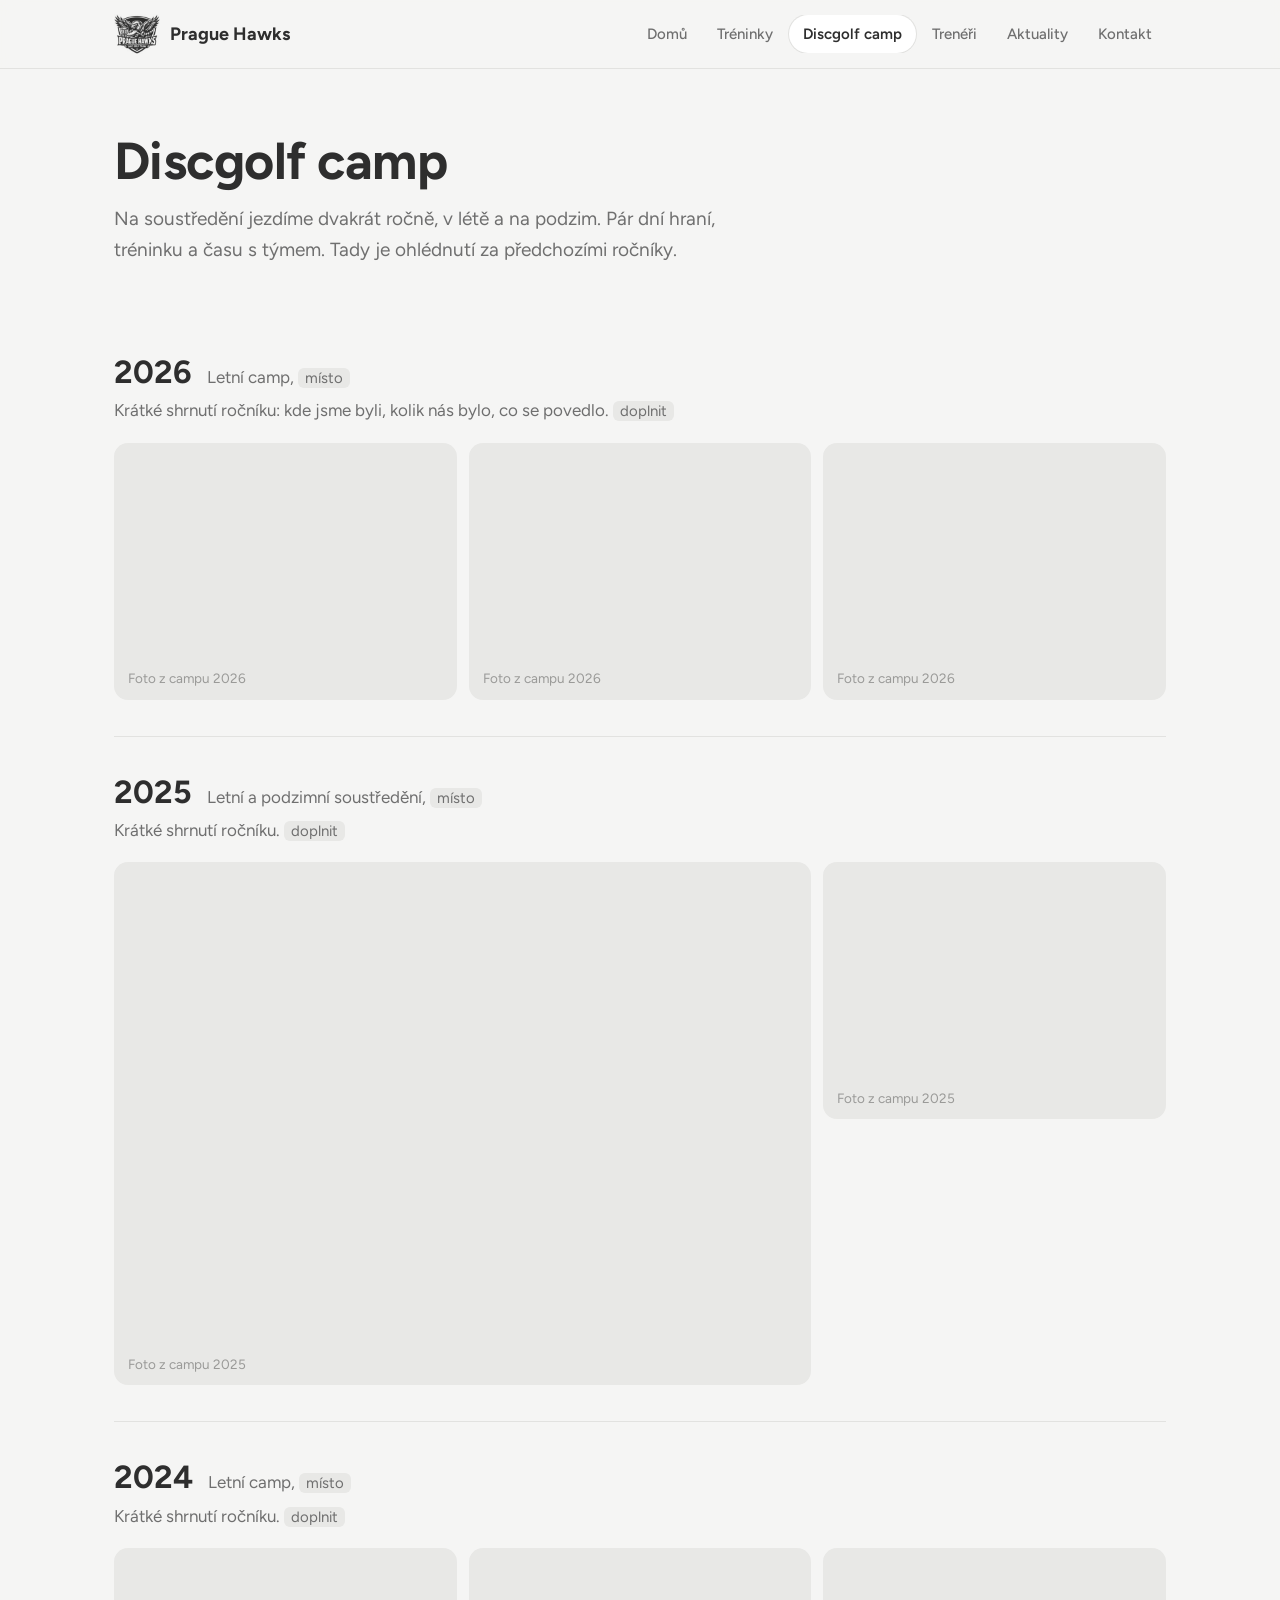
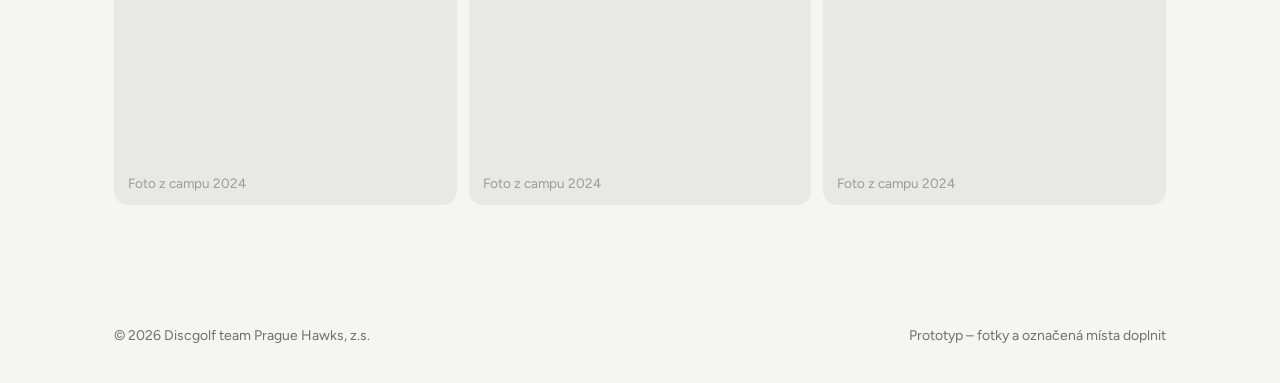
==== camp.html @ aeb99fb0 "Improved structure, adeed photos, updated informations" ====
<!DOCTYPE html>
<html lang="cs">
<head>
<meta charset="utf-8">
<meta name="viewport" content="width=device-width, initial-scale=1, viewport-fit=cover">
<title>Discgolf camp – Prague Hawks</title>

<link rel="preconnect" href="https://fonts.googleapis.com">
<link rel="preconnect" href="https://fonts.gstatic.com" crossorigin>
<link href="https://fonts.googleapis.com/css2?family=Figtree:wght@400;500;600;700&display=swap" rel="stylesheet">

<link rel="stylesheet" href="css/tokens.css">
<link rel="stylesheet" href="css/base.css">
<link rel="stylesheet" href="css/layout.css">
<link rel="stylesheet" href="css/components.css">
<link rel="stylesheet" href="css/sections.css">
</head>
<body>

<script src="js/layout.js" data-part="header"></script>

<main>
  <div class="wrap page-head">
    <h1>Discgolf camp</h1>
    <p>Na soustředění jezdíme dvakrát ročně, v létě a na podzim. Pár dní hraní, tréninku a času s týmem. Tady je ohlédnutí za předchozími ročníky.</p>
  </div>

  <div class="wrap block">
    <div class="year">
      <div class="year-head"><h2>2026</h2><span class="muted">Letní camp, <span class="todo">místo</span></span></div>
      <p class="muted">Krátké shrnutí ročníku: kde jsme byli, kolik nás bylo, co se povedlo. <span class="todo">doplnit</span></p>
      <div class="gallery">
        <figure class="ph">Foto z campu 2026</figure>
        <figure class="ph">Foto z campu 2026</figure>
        <figure class="ph">Foto z campu 2026</figure>
      </div>
    </div>
    <div class="year">
      <div class="year-head"><h2>2025</h2><span class="muted">Letní a podzimní soustředění, <span class="todo">místo</span></span></div>
      <p class="muted">Krátké shrnutí ročníku. <span class="todo">doplnit</span></p>
      <div class="gallery">
        <figure class="ph span2">Foto z campu 2025</figure>
        <figure class="ph">Foto z campu 2025</figure>
      </div>
    </div>
    <div class="year">
      <div class="year-head"><h2>2024</h2><span class="muted">Letní camp, <span class="todo">místo</span></span></div>
      <p class="muted">Krátké shrnutí ročníku. <span class="todo">doplnit</span></p>
      <div class="gallery">
        <figure class="ph">Foto z campu 2024</figure>
        <figure class="ph">Foto z campu 2024</figure>
        <figure class="ph">Foto z campu 2024</figure>
      </div>
    </div>
  </div>
</main>

<script src="js/layout.js" data-part="footer"></script>

</body>
</html>
---- css/tokens.css ----
/* Design tokens: colors, radii, light/dark themes */
:root{
  --bg:#f5f5f4; --surface:#ffffff; --fg:#2e2e2e; --muted:#6f6f6f; --rule:#e2e2e0;
  --ph:#e8e8e6; --ph-fg:#9a9a98; --btn:#3b3b3b; --btn-fg:#fafafa;
  --radius:14px; --radius-lg:20px;
  --logo-filter:none; --logo-blend:multiply;
  --header-offset:80px;
}
@media (prefers-color-scheme: dark){
  :root:not([data-theme="light"]){
    --bg:#1f1f1f; --surface:#282828; --fg:#e2e2e0; --muted:#a2a2a0; --rule:#383838;
    --ph:#2f2f2f; --ph-fg:#7a7a78; --btn:#dcdcda; --btn-fg:#1f1f1f;
    --logo-filter:invert(1); --logo-blend:screen;
  }
}
:root[data-theme="dark"]{
  --bg:#1f1f1f; --surface:#282828; --fg:#e2e2e0; --muted:#a2a2a0; --rule:#383838;
  --ph:#2f2f2f; --ph-fg:#7a7a78; --btn:#dcdcda; --btn-fg:#1f1f1f;
  --logo-filter:invert(1); --logo-blend:screen;
}
@media (max-width:760px){
  :root{ --header-offset:120px; }
}
---- css/base.css ----
/* Reset, typography, generic utilities */
:root{
  box-sizing:border-box;
  padding-top:env(safe-area-inset-top,0px);
  padding-bottom:env(safe-area-inset-bottom,0px);
}
html{ scroll-padding-top:calc(var(--header-offset) + env(safe-area-inset-top,0px)); }
@media (prefers-reduced-motion:no-preference){ html{ scroll-behavior:smooth; } }
*,*::before,*::after{ box-sizing:inherit; }
body{
  margin:0; background:var(--bg); color:var(--fg);
  font-family:"Figtree","Segoe UI",Roboto,"Helvetica Neue",Arial,sans-serif;
  font-size:17px; line-height:1.6; -webkit-font-smoothing:antialiased;
}
img{ max-width:100%; display:block; }
a{ color:inherit; text-underline-offset:3px; text-decoration-thickness:1px; text-decoration-color:var(--muted); }
a:hover{ text-decoration-color:var(--fg); }
:focus-visible{ outline:2px solid var(--muted); outline-offset:3px; border-radius:6px; }

h2{ font-size:clamp(26px,3vw,32px); line-height:1.2; font-weight:700; margin:0 0 20px; letter-spacing:-.005em; }
h3{ font-size:19px; line-height:1.3; margin:0 0 8px; font-weight:600; }

.muted{ color:var(--muted); }
.small{ font-size:14.5px; }
.measure{ max-width:62ch; }
.subtitle{ margin-top:-8px; }
.todo{ background:var(--ph); padding:1px 7px; border-radius:6px; font-size:.88em; color:var(--muted); white-space:nowrap; }
---- css/layout.css ----
/* Page structure: container, header, sections, grids, footer */
.wrap{ width:100%; max-width:1100px; margin:0 auto; padding:0 24px; }

/* Header / nav */
header.site{
  position:sticky; top:env(safe-area-inset-top,0px); z-index:10;
  background:color-mix(in srgb, var(--bg) 92%, transparent);
  backdrop-filter:blur(8px); -webkit-backdrop-filter:blur(8px);
  border-bottom:1px solid var(--rule);
}
.bar{ display:flex; align-items:center; gap:24px; height:68px; }
.brand{ display:flex; align-items:center; gap:10px; text-decoration:none; flex-shrink:0; }
.brand img{ width:46px; height:auto; }
.brand-name{ font-weight:700; font-size:18px; white-space:nowrap; }
.logo-img{ filter:var(--logo-filter); mix-blend-mode:var(--logo-blend); }
nav.main{ display:flex; gap:2px; overflow-x:auto; scrollbar-width:none; margin-left:auto; }
nav.main::-webkit-scrollbar{ display:none; }
nav.main a{
  text-decoration:none; padding:7px 14px; white-space:nowrap; font-size:15px; font-weight:500;
  border-radius:999px; color:var(--muted);
}
nav.main a:hover{ color:var(--fg); background:var(--ph); }
nav.main a[aria-current="page"]{ color:var(--fg); background:var(--surface); box-shadow:0 0 0 1px var(--rule); font-weight:600; }
@media (max-width:760px){
  .bar{ flex-direction:column; align-items:stretch; height:auto; gap:0; padding-top:8px; padding-bottom:8px; }
  nav.main{ margin:6px -14px 0; }
}


.page-head{ padding-block:64px 32px; }
.page-head h1{ margin:0; font-size:clamp(34px,5vw,52px); line-height:1.1; font-weight:700; letter-spacing:-.01em; }
.page-head p{ margin:14px 0 0; color:var(--muted); font-size:19px; max-width:56ch; }

.block{ padding-block:56px; }
.block + .block{ border-top:1px solid var(--rule); }

/* Grids */
.split{ display:grid; grid-template-columns:1fr 1fr; gap:48px; align-items:center; }
.split.top{ align-items:start; }
@media (max-width:860px){ .split{ grid-template-columns:1fr; gap:28px; } }

.gallery{ display:grid; grid-template-columns:repeat(3,1fr); gap:12px; }
.gallery .span2{ grid-column:span 2; grid-row:span 2; align-self:stretch; }
@media (max-width:640px){
  .gallery{ grid-template-columns:1fr 1fr; }
  /* A lone photo in the last row takes the full width; .span2 fills two whole rows, which flips the parity. */
  .gallery:not(:has(> .span2)) > :last-child:nth-child(odd),
  .gallery:has(> .span2) > :last-child:nth-child(even){ grid-column:span 2; }
}

/* Footer */
footer.site{ padding-block:28px 36px; font-size:14px; color:var(--muted); }
footer.site .wrap{ display:flex; justify-content:space-between; flex-wrap:wrap; gap:12px; }
---- css/components.css ----
/* Reusable UI pieces: buttons, cards, placeholders, lists, tables */
.btns{ display:flex; gap:10px; flex-wrap:wrap; }
.btns.spaced{ margin-top:28px; }
.btn{
  display:inline-block; padding:11px 20px; border-radius:10px;
  text-decoration:none; font-weight:600; font-size:15.5px;
  background:var(--surface); color:var(--fg); box-shadow:inset 0 0 0 1px var(--rule);
  transition:background .15s, box-shadow .15s;
}
.btn:hover{ box-shadow:inset 0 0 0 1px var(--muted); }
.btn.solid{ background:var(--btn); color:var(--btn-fg); box-shadow:none; }
.btn.solid:hover{ opacity:.9; }

.card{ background:var(--surface); border-radius:var(--radius); box-shadow:0 0 0 1px var(--rule); padding:8px 24px; }

/* Photo placeholder — replace <figure class="ph"> with a real <img> when photos are ready */
.ph{
  margin:0; background:var(--ph); color:var(--ph-fg); display:flex; align-items:flex-end;
  padding:12px 14px; font-size:13.5px; line-height:1.3; aspect-ratio:4/3; width:100%;
  border-radius:var(--radius); position:relative; overflow:hidden;
}
.ph.wide{ aspect-ratio:21/9; }
.ph.tall{ aspect-ratio:4/5; }
.ph img{ position:absolute; inset:0; width:100%; height:100%; object-fit:cover; }

.facts{ display:grid; grid-template-columns:repeat(3,1fr); gap:16px; margin:48px 0 0; }
.facts > div{ background:var(--surface); border-radius:var(--radius); padding:20px 22px; box-shadow:0 0 0 1px var(--rule); }
.facts dt{ font-weight:600; margin-bottom:4px; }
.facts dd{ margin:0; color:var(--muted); }
@media (max-width:760px){ .facts{ grid-template-columns:1fr; } }

.plain{ list-style:none; padding:0; margin:0; }
.plain li{ padding:10px 0; border-bottom:1px solid var(--rule); }
.plain li:last-child{ border-bottom:0; }

.table-wrap{ overflow-x:auto; }
table{ border-collapse:collapse; width:100%; min-width:560px; }
th, td{ text-align:left; padding:14px 16px 14px 0; border-bottom:1px solid var(--rule); vertical-align:top; }
tr:last-child th, tr:last-child td{ border-bottom:0; }
thead th{ font-weight:600; font-size:14.5px; color:var(--muted); }
tbody th{ font-weight:600; white-space:nowrap; }
---- css/sections.css ----
/* Section-specific styles: hero, news, coaches, camp, contact */

/* Hero */
.hero{ padding-block:28px 16px; text-align:center; }
.hero .btns{ justify-content:center; }
.hero .lead{ margin:32px auto 24px; font-size:20px; line-height:1.45; max-width:none; color:var(--muted); text-wrap:balance; }
.banner{
  position:relative; border-radius:var(--radius-lg); overflow:hidden;
  display:grid; place-items:center; padding:56px 24px; min-height:clamp(380px, 52vw, 560px);
  background:#4b4b4a;
}
.banner h1{
  margin:0; position:relative; z-index:1;
  display:grid; place-items:center;
}
.banner h1::before{
  content:""; position:absolute; inset:-14% -10%; z-index:-1;
  background:radial-gradient(ellipse at center, rgba(255,255,255,.16), rgba(255,255,255,0) 68%);
  filter:blur(4px);
}
.banner-bg{
  position:absolute; inset:0; background:#555554 center 32%/cover no-repeat;
  background-image:url(../images/team-photo.jpg);
}
.banner-bg::after{
  content:""; position:absolute; inset:0;
  background:
    radial-gradient(ellipse at center, rgba(18,18,18,.68) 0%, rgba(18,18,18,.42) 42%, rgba(14,14,14,.78) 100%),
    linear-gradient(180deg, rgba(15,15,15,.3), rgba(10,10,10,.5));
}
.hero-logo{ width:min(400px, 78vw); height:auto; filter:drop-shadow(0 6px 22px rgba(0,0,0,.45)); }

/* News – full-bleed dark band, always dark regardless of theme */
.news-band{
  --nb-bg:#141414; --nb-card:#1e1e1e; --nb-card-hover:#252525; --nb-line:rgba(255,255,255,.08);
  --nb-fg:#ececea; --nb-muted:#9c9c9a;
  background:var(--nb-bg); color:var(--nb-fg);
  padding-block:64px 72px; margin-block:40px 48px;
}
.wrap.wide{ max-width:1400px; }
.news-head{ display:flex; align-items:baseline; justify-content:space-between; gap:16px; flex-wrap:wrap; margin-bottom:28px; }
.news-head h2{ margin:0; }
.news-follow{ color:var(--nb-muted); font-weight:600; font-size:15px; text-decoration:none; }
.news-follow:hover{ color:var(--nb-fg); }

.news{ display:grid; grid-template-columns:1.5fr 1fr; grid-auto-rows:1fr; gap:20px; }
.post{
  position:relative; display:flex; flex-direction:column; min-width:0;
  background:var(--nb-card); border-radius:var(--radius); box-shadow:0 0 0 1px var(--nb-line);
  overflow:hidden; transition:background .15s;
}
.post:hover{ background:var(--nb-card-hover); }
.post-media{ margin:0; background:#2a2a2a center/cover no-repeat; }
.post-body{ display:flex; flex-direction:column; gap:10px; padding:20px 22px; flex:1; }
.post time{ font-size:13px; letter-spacing:.04em; text-transform:uppercase; color:var(--nb-muted); }
.post p{ margin:0; line-height:1.5; }
.post a.more{ font-weight:600; font-size:15px; margin-top:auto; padding-top:6px; color:var(--nb-fg); text-decoration:none; }
.post a.more::after{ content:""; position:absolute; inset:0; }

.post.featured{ grid-row:span 2; }
.post.featured .post-media{ aspect-ratio:16/9; }
.post.featured .post-body{ padding:26px 30px 28px; }
.post.featured p{ font-size:19px; }

.post:not(.featured){ flex-direction:row; }
.post:not(.featured) .post-media{ flex:0 0 38%; }

@media (max-width:860px){
  .news{ grid-template-columns:1fr; grid-auto-rows:auto; }
  .post.featured{ grid-row:auto; }
  .post:not(.featured){ flex-direction:column; }
  .post:not(.featured) .post-media{ aspect-ratio:16/9; }
}

/* Coaches */
.coach{ display:grid; grid-template-columns:260px 1fr; gap:40px; align-items:start; padding:36px 0; }
.coach + .coach{ border-top:1px solid var(--rule); }
.coach:first-child{ padding-top:0; }
.coach h2{ margin-bottom:4px; }
.coach .role{ color:var(--muted); margin:0 0 14px; }
@media (max-width:700px){ .coach{ grid-template-columns:1fr; gap:18px; } .coach .ph{ max-width:240px; } }

/* Camp years */
.year{ padding:36px 0; }
.year + .year{ border-top:1px solid var(--rule); }
.year:first-child{ padding-top:0; }
.year-head{ display:flex; align-items:baseline; gap:16px; flex-wrap:wrap; margin-bottom:6px; }
.year-head h2{ margin:0; }
.year > p{ margin:0 0 18px; }

/* Contact */
#kontakt > .wrap{ padding-block:8px 24px; }
#kontakt .panel{ background:var(--surface); border-radius:var(--radius-lg); box-shadow:0 0 0 1px var(--rule); padding:40px; align-items:start; }
@media (max-width:640px){ #kontakt .panel{ padding:26px 22px; } }
#kontakt .intro{ max-width:40ch; margin-top:0; }
#kontakt .btns{ margin-top:22px; }
#kontakt dl{ margin:0; display:grid; grid-template-columns:auto 1fr; gap:10px 28px; }
#kontakt dt{ color:var(--muted); }
#kontakt dd{ margin:0; }
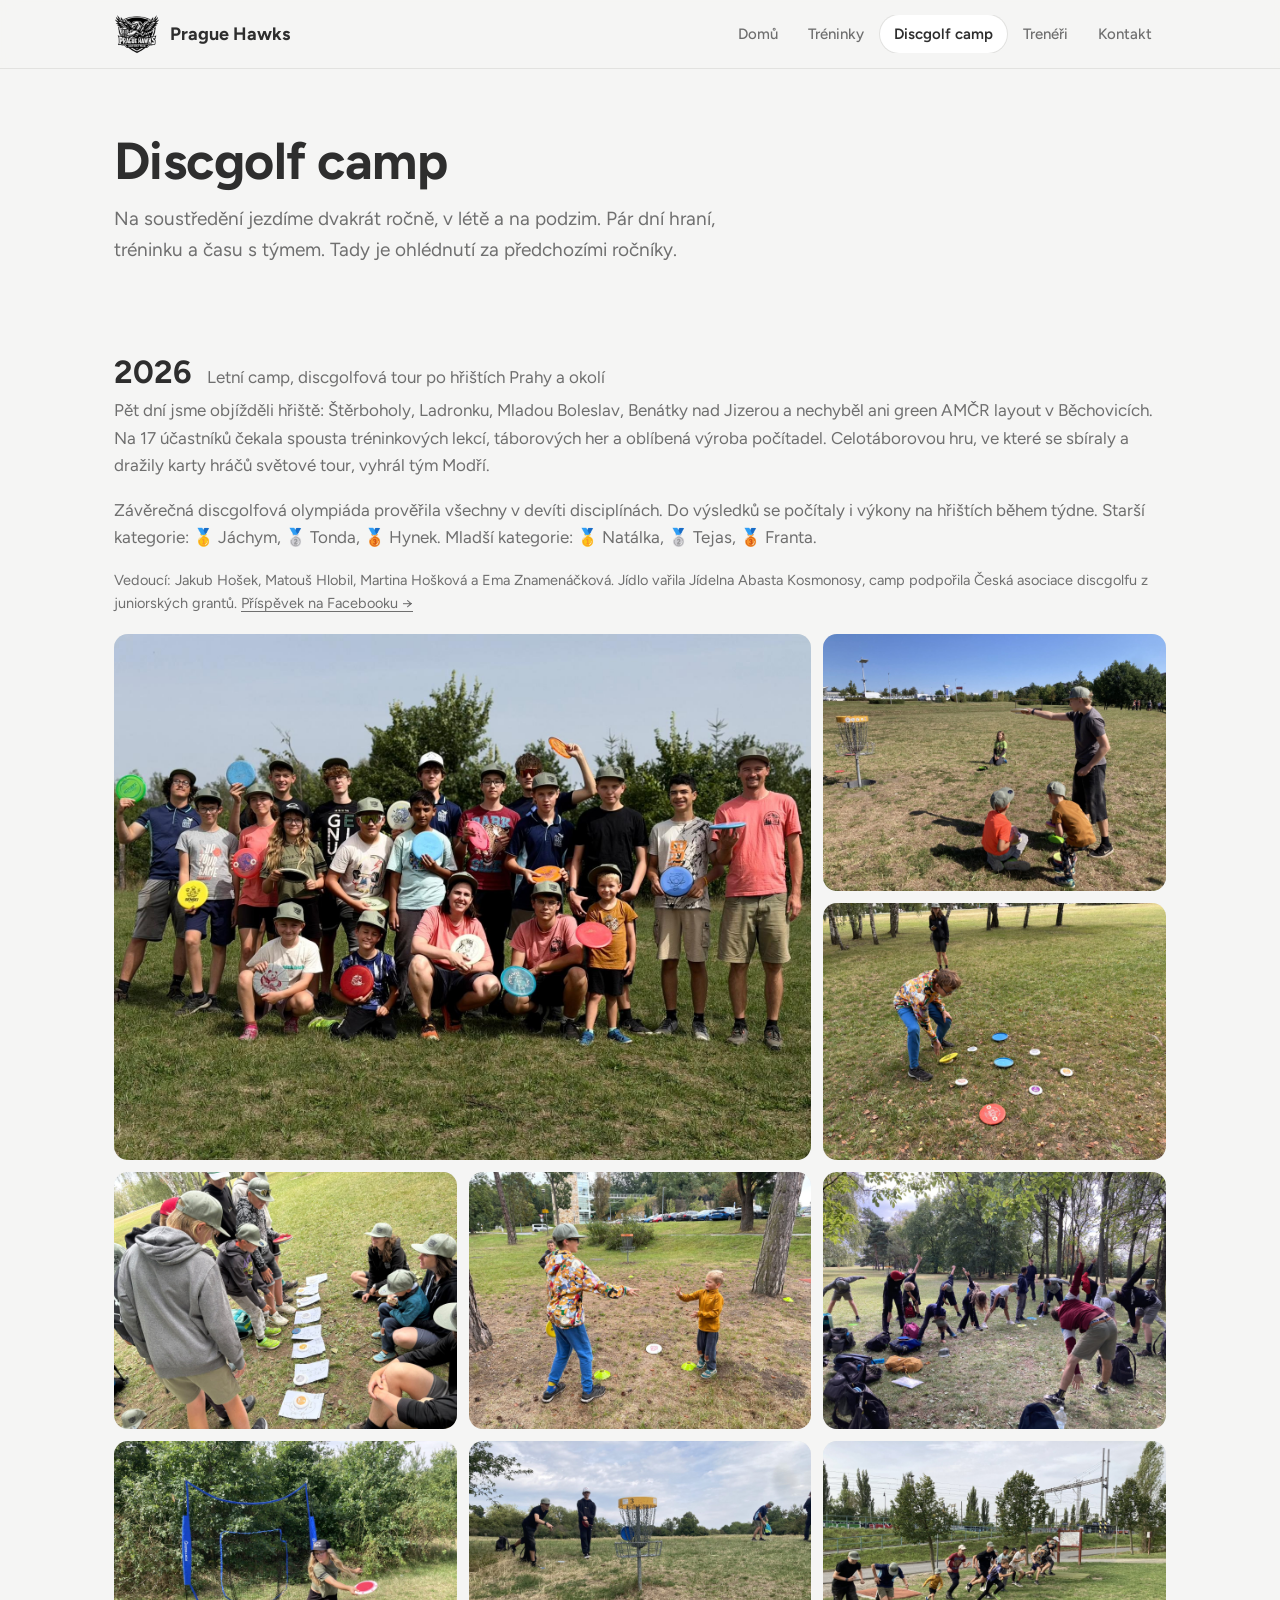
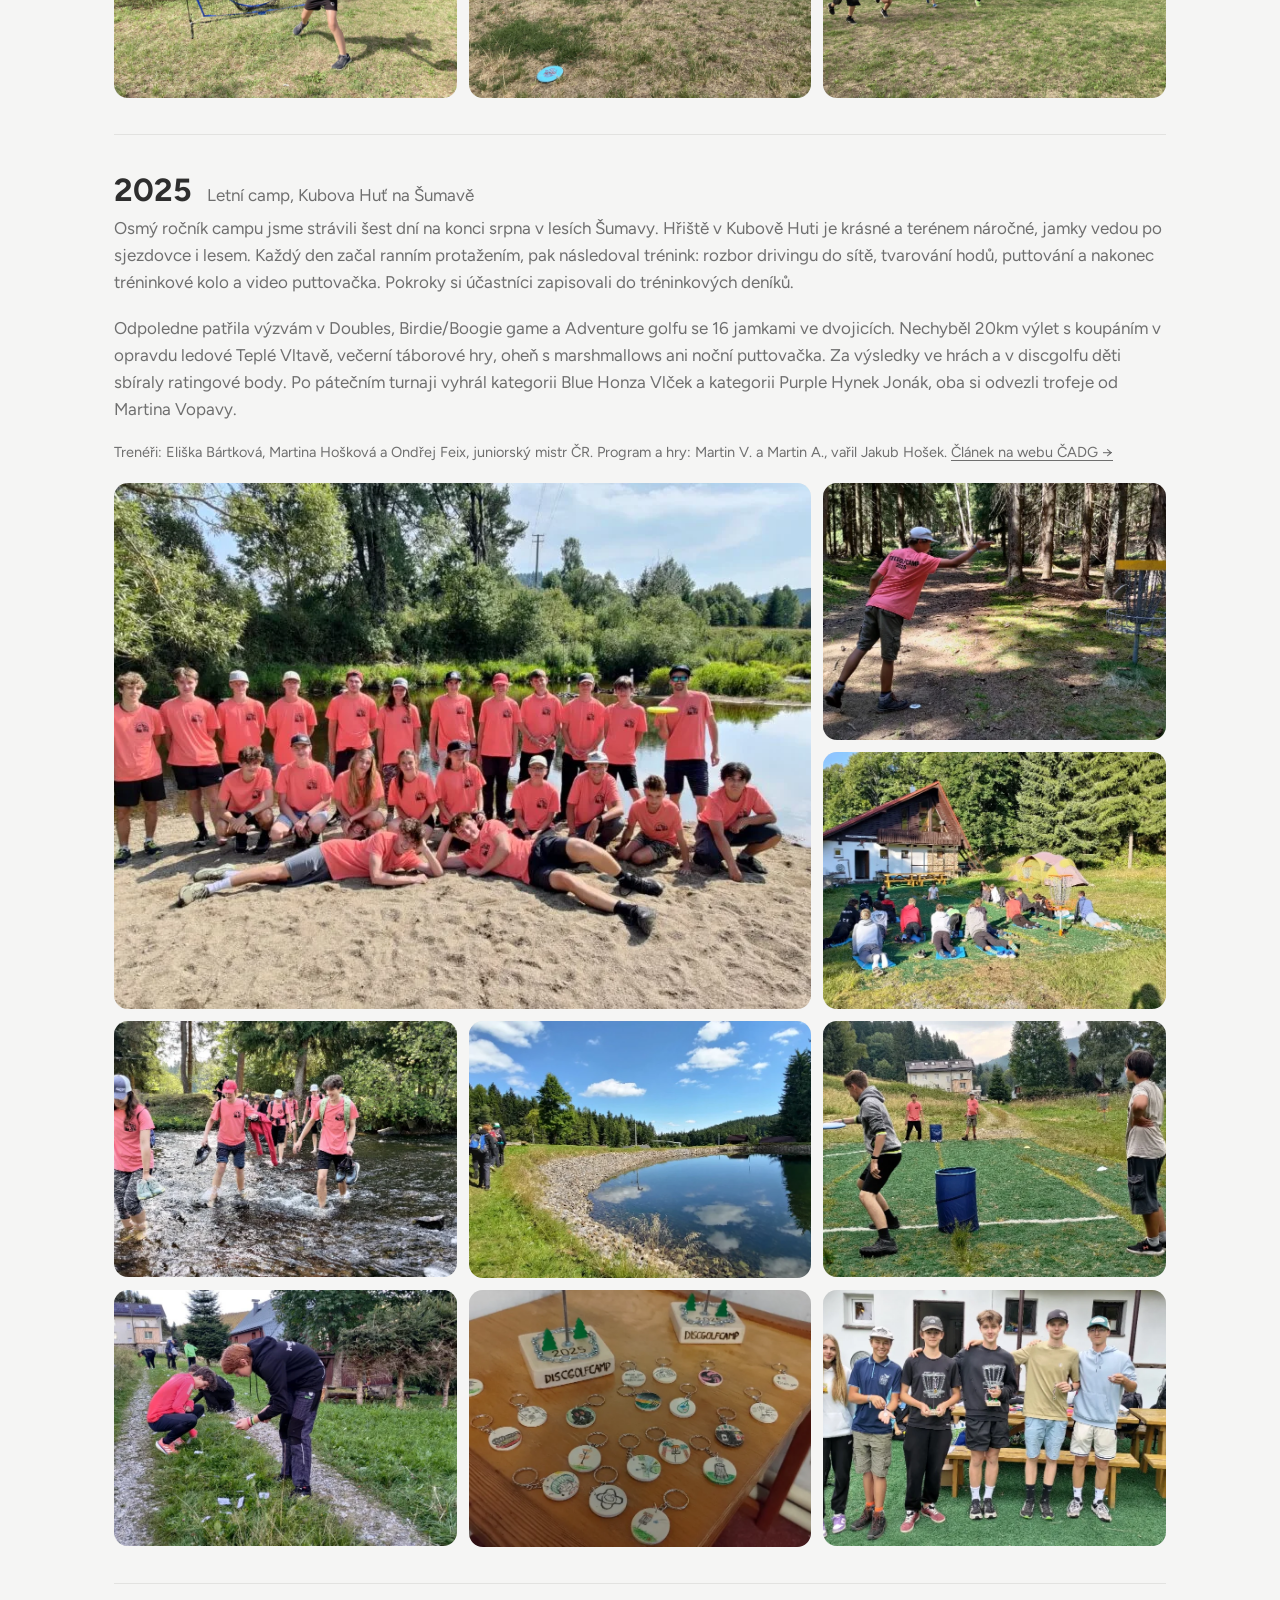
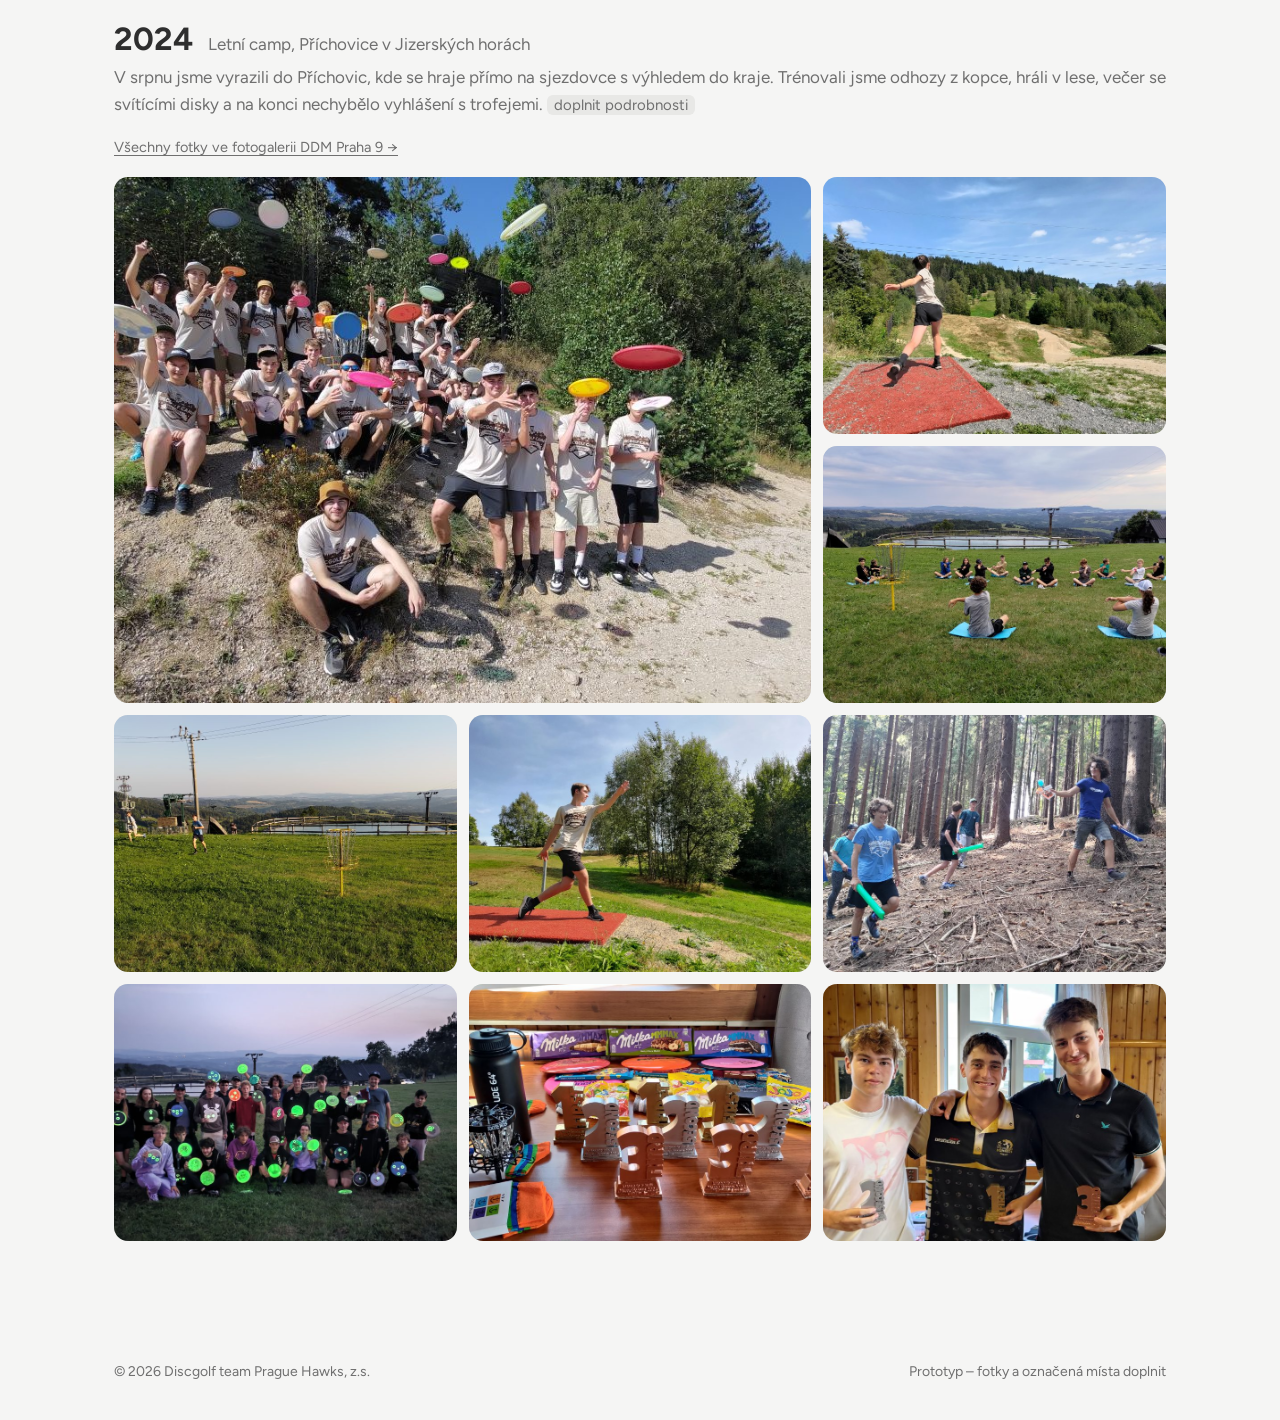
==== commit 804e2622: "Added photos for discgolf camp 2024-2026" ====
--- a/camp.html
+++ b/camp.html
@@ -27,29 +27,53 @@
 
   <div class="wrap block">
     <div class="year">
-      <div class="year-head"><h2>2026</h2><span class="muted">Letní camp, <span class="todo">místo</span></span></div>
-      <p class="muted">Krátké shrnutí ročníku: kde jsme byli, kolik nás bylo, co se povedlo. <span class="todo">doplnit</span></p>
+      <div class="year-head"><h2>2026</h2><span class="muted">Letní camp, discgolfová tour po hřištích Prahy a okolí</span></div>
+      <p class="muted">Pět dní jsme objížděli hřiště: Štěrboholy, Ladronku, Mladou Boleslav, Benátky nad Jizerou a nechyběl ani green AMČR layout v Běchovicích. Na 17 účastníků čekala spousta tréninkových lekcí, táborových her a oblíbená výroba počítadel. Celotáborovou hru, ve které se sbíraly a dražily karty hráčů světové tour, vyhrál tým Modří.</p>
+      <p class="muted">Závěrečná discgolfová olympiáda prověřila všechny v devíti disciplínách. Do výsledků se počítaly i výkony na hřištích během týdne. Starší kategorie: 🥇 Jáchym, 🥈 Tonda, 🥉 Hynek. Mladší kategorie: 🥇 Natálka, 🥈 Tejas, 🥉 Franta.</p>
+      <p class="muted small">Vedoucí: Jakub Hošek, Matouš Hlobil, Martina Hošková a Ema Znamenáčková. Jídlo vařila Jídelna Abasta Kosmonosy, camp podpořila Česká asociace discgolfu z juniorských grantů. <a href="https://www.facebook.com/praguehawks/posts/pr%C3%A1v%C4%9B-skon%C4%8Dil-leto%C5%A1n%C3%AD-discgolfcampp%C4%9Bt-dn%C3%AD-kdy-jsme-v-r%C3%A1mci-leto%C5%A1n%C3%AD-disgolfov%C3%A9-to/122127250376870700/" target="_blank" rel="noopener">Příspěvek na Facebooku →</a></p>
       <div class="gallery">
-        <figure class="ph">Foto z campu 2026</figure>
-        <figure class="ph">Foto z campu 2026</figure>
-        <figure class="ph">Foto z campu 2026</figure>
+        <figure class="ph span2"><img src="images/Fotky_camp_2026/spolecne-foto.jpg" alt="Společné foto účastníků campu 2026 s disky"></figure>
+        <figure class="ph"><img src="images/Fotky_camp_2026/vyklad-u-kose.jpg" alt="Trenér vysvětluje dětem hod u koše"></figure>
+        <figure class="ph"><img src="images/Fotky_camp_2026/disky-na-trave.jpg" alt="Trénink – disky rozložené na trávě"></figure>
+        <figure class="ph"><img src="images/Fotky_camp_2026/tabor-hra.jpg" alt="Táborová hra s kartami na trávě"></figure>
+        <figure class="ph"><img src="images/Fotky_camp_2026/hazeni.jpg" alt="Házení disku na hřišti"></figure>
+        <figure class="ph"><img src="images/Fotky_camp_2026/rozcvicka.jpg" alt="Společná rozcvička v parku"></figure>
+        <figure class="ph"><img src="images/Fotky_camp_2026/hod-do-site.jpg" alt="Trénink hodu do sítě"></figure>
+        <figure class="ph"><img src="images/Fotky_camp_2026/putt-u-kose.jpg" alt="Puttování u koše na hřišti"></figure>
+        <figure class="ph"><img src="images/Fotky_camp_2026/start-hry.jpg" alt="Start běžecké hry na hřišti"></figure>
       </div>
     </div>
     <div class="year">
-      <div class="year-head"><h2>2025</h2><span class="muted">Letní a podzimní soustředění, <span class="todo">místo</span></span></div>
-      <p class="muted">Krátké shrnutí ročníku. <span class="todo">doplnit</span></p>
+      <div class="year-head"><h2>2025</h2><span class="muted">Letní camp, Kubova Huť na Šumavě</span></div>
+      <p class="muted">Osmý ročník campu jsme strávili šest dní na konci srpna v lesích Šumavy. Hřiště v Kubově Huti je krásné a terénem náročné, jamky vedou po sjezdovce i lesem. Každý den začal ranním protažením, pak následoval trénink: rozbor drivingu do sítě, tvarování hodů, puttování a nakonec tréninkové kolo a video puttovačka. Pokroky si účastníci zapisovali do tréninkových deníků.</p>
+      <p class="muted">Odpoledne patřila výzvám v Doubles, Birdie/Boogie game a Adventure golfu se 16 jamkami ve dvojicích. Nechyběl 20km výlet s koupáním v opravdu ledové Teplé Vltavě, večerní táborové hry, oheň s marshmallows ani noční puttovačka. Za výsledky ve hrách a v discgolfu děti sbíraly ratingové body. Po pátečním turnaji vyhrál kategorii Blue Honza Vlček a kategorii Purple Hynek Jonák, oba si odvezli trofeje od Martina Vopavy.</p>
+      <p class="muted small">Trenéři: Eliška Bártková, Martina Hošková a Ondřej Feix, juniorský mistr ČR. Program a hry: Martin V. a Martin A., vařil Jakub Hošek. <a href="https://ceskydiscgolf.cz/cadg/clanky/discgolfcamp-kubova-hut" target="_blank" rel="noopener">Článek na webu ČADG →</a></p>
       <div class="gallery">
-        <figure class="ph span2">Foto z campu 2025</figure>
-        <figure class="ph">Foto z campu 2025</figure>
+        <figure class="ph span2"><img src="images/Fotky_camp_2025/spolecne-foto-u-reky.webp" alt="Společné foto účastníků campu 2025 u řeky"></figure>
+        <figure class="ph"><img src="images/Fotky_camp_2025/hod-v-lese.webp" alt="Hod na koš v lese v Kubově Huti"></figure>
+        <figure class="ph"><img src="images/Fotky_camp_2025/ranni-protazeni.webp" alt="Ranní protažení před chalupou"></figure>
+        <figure class="ph"><img src="images/Fotky_camp_2025/brodeni-tepla-vltava.webp" alt="Brodění Teplou Vltavou na výletě"></figure>
+        <figure class="ph"><img src="images/Fotky_camp_2025/vylet.webp" alt="Výlet kolem rybníka na Šumavě"></figure>
+        <figure class="ph"><img src="images/Fotky_camp_2025/discgolfova-vyzva.webp" alt="Discgolfová výzva na hřišti"></figure>
+        <figure class="ph"><img src="images/Fotky_camp_2025/vecerni-hra.webp" alt="Večerní táborová hra – hledání indicií"></figure>
+        <figure class="ph"><img src="images/Fotky_camp_2025/trofeje-a-privesky.webp" alt="Trofeje a přívěsky z campu 2025"></figure>
+        <figure class="ph"><img src="images/Fotky_camp_2025/vitezove.webp" alt="Vítězové campu 2025 s trofejemi"></figure>
       </div>
     </div>
     <div class="year">
-      <div class="year-head"><h2>2024</h2><span class="muted">Letní camp, <span class="todo">místo</span></span></div>
-      <p class="muted">Krátké shrnutí ročníku. <span class="todo">doplnit</span></p>
+      <div class="year-head"><h2>2024</h2><span class="muted">Letní camp, Příchovice v Jizerských horách</span></div>
+      <p class="muted">V srpnu jsme vyrazili do Příchovic, kde se hraje přímo na sjezdovce s výhledem do kraje. Trénovali jsme odhozy z kopce, hráli v lese, večer se svítícími disky a na konci nechybělo vyhlášení s trofejemi. <span class="todo">doplnit podrobnosti</span></p>
+      <p class="muted small"><a href="https://www.ddmpraha9.cz/fotogalerie/234-lt-discgolfcamp" target="_blank" rel="noopener">Všechny fotky ve fotogalerii DDM Praha 9 →</a></p>
       <div class="gallery">
-        <figure class="ph">Foto z campu 2024</figure>
-        <figure class="ph">Foto z campu 2024</figure>
-        <figure class="ph">Foto z campu 2024</figure>
+        <figure class="ph span2"><img src="images/Fotky_camp_2024/spolecne-foto.jpg" alt="Společné foto účastníků campu 2024 s vyhozenými disky"></figure>
+        <figure class="ph"><img src="images/Fotky_camp_2024/odhoz-s-vyhledem.jpg" alt="Odhoz z výhoziště s výhledem na Jizerské hory"></figure>
+        <figure class="ph"><img src="images/Fotky_camp_2024/ranni-protazeni.jpg" alt="Ranní protažení na sjezdovce u koše"></figure>
+        <figure class="ph"><img src="images/Fotky_camp_2024/hriste-na-sjezdovce.jpg" alt="Discgolfové hřiště na sjezdovce v Příchovicích"></figure>
+        <figure class="ph"><img src="images/Fotky_camp_2024/odhoz.jpg" alt="Odhoz z výhoziště"></figure>
+        <figure class="ph"><img src="images/Fotky_camp_2024/hra-v-lese.jpg" alt="Táborová hra v lese"></figure>
+        <figure class="ph"><img src="images/Fotky_camp_2024/svitici-disky.jpg" alt="Večerní společné foto se svítícími disky"></figure>
+        <figure class="ph"><img src="images/Fotky_camp_2024/trofeje.jpg" alt="Trofeje a ceny pro vítěze"></figure>
+        <figure class="ph"><img src="images/Fotky_camp_2024/vitezove.jpg" alt="Vítězové campu 2024 s trofejemi"></figure>
       </div>
     </div>
   </div>
--- a/css/tokens.css
+++ b/css/tokens.css
@@ -3,20 +3,17 @@
   --bg:#f5f5f4; --surface:#ffffff; --fg:#2e2e2e; --muted:#6f6f6f; --rule:#e2e2e0;
   --ph:#e8e8e6; --ph-fg:#9a9a98; --btn:#3b3b3b; --btn-fg:#fafafa;
   --radius:14px; --radius-lg:20px;
-  --logo-filter:none; --logo-blend:multiply;
   --header-offset:80px;
 }
 @media (prefers-color-scheme: dark){
   :root:not([data-theme="light"]){
     --bg:#1f1f1f; --surface:#282828; --fg:#e2e2e0; --muted:#a2a2a0; --rule:#383838;
     --ph:#2f2f2f; --ph-fg:#7a7a78; --btn:#dcdcda; --btn-fg:#1f1f1f;
-    --logo-filter:invert(1); --logo-blend:screen;
   }
 }
 :root[data-theme="dark"]{
   --bg:#1f1f1f; --surface:#282828; --fg:#e2e2e0; --muted:#a2a2a0; --rule:#383838;
   --ph:#2f2f2f; --ph-fg:#7a7a78; --btn:#dcdcda; --btn-fg:#1f1f1f;
-  --logo-filter:invert(1); --logo-blend:screen;
 }
 @media (max-width:760px){
   :root{ --header-offset:120px; }
--- a/css/layout.css
+++ b/css/layout.css
@@ -12,7 +12,6 @@
 .brand{ display:flex; align-items:center; gap:10px; text-decoration:none; flex-shrink:0; }
 .brand img{ width:46px; height:auto; }
 .brand-name{ font-weight:700; font-size:18px; white-space:nowrap; }
-.logo-img{ filter:var(--logo-filter); mix-blend-mode:var(--logo-blend); }
 nav.main{ display:flex; gap:2px; overflow-x:auto; scrollbar-width:none; margin-left:auto; }
 nav.main::-webkit-scrollbar{ display:none; }
 nav.main a{
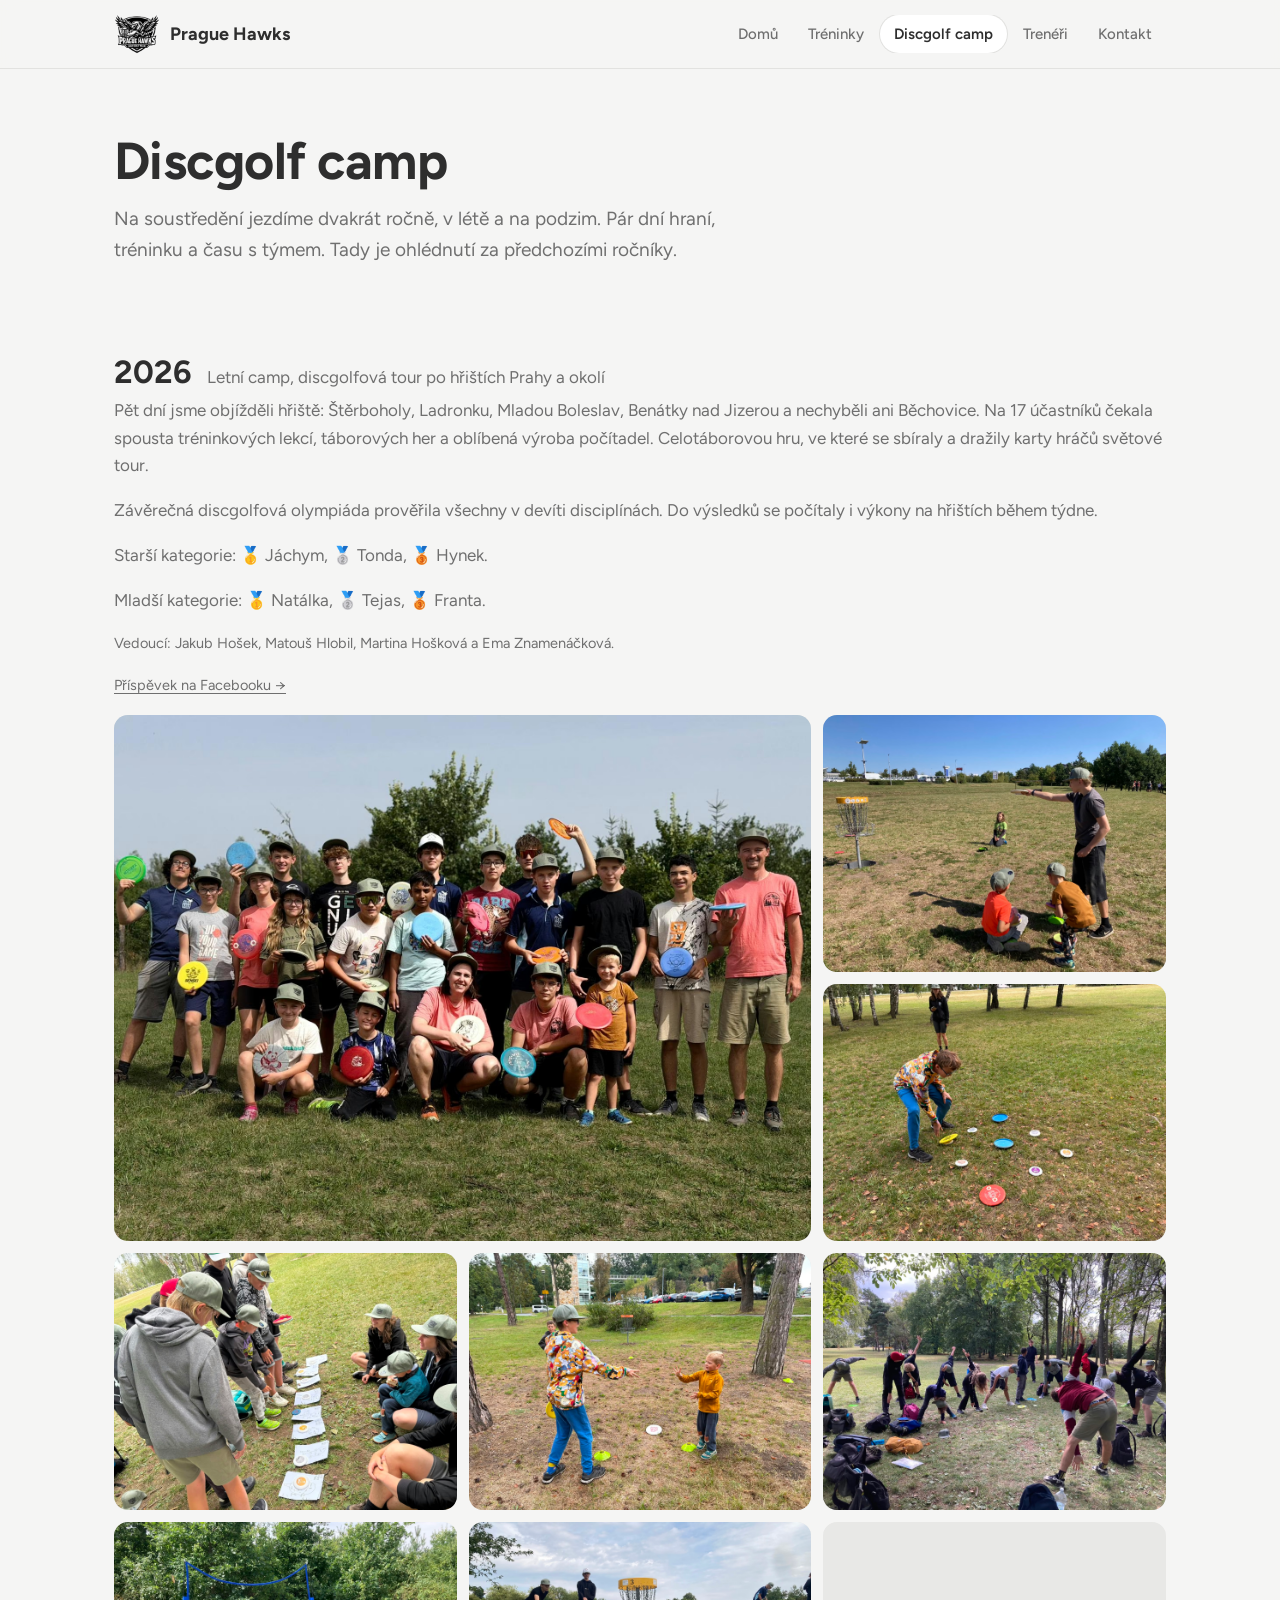
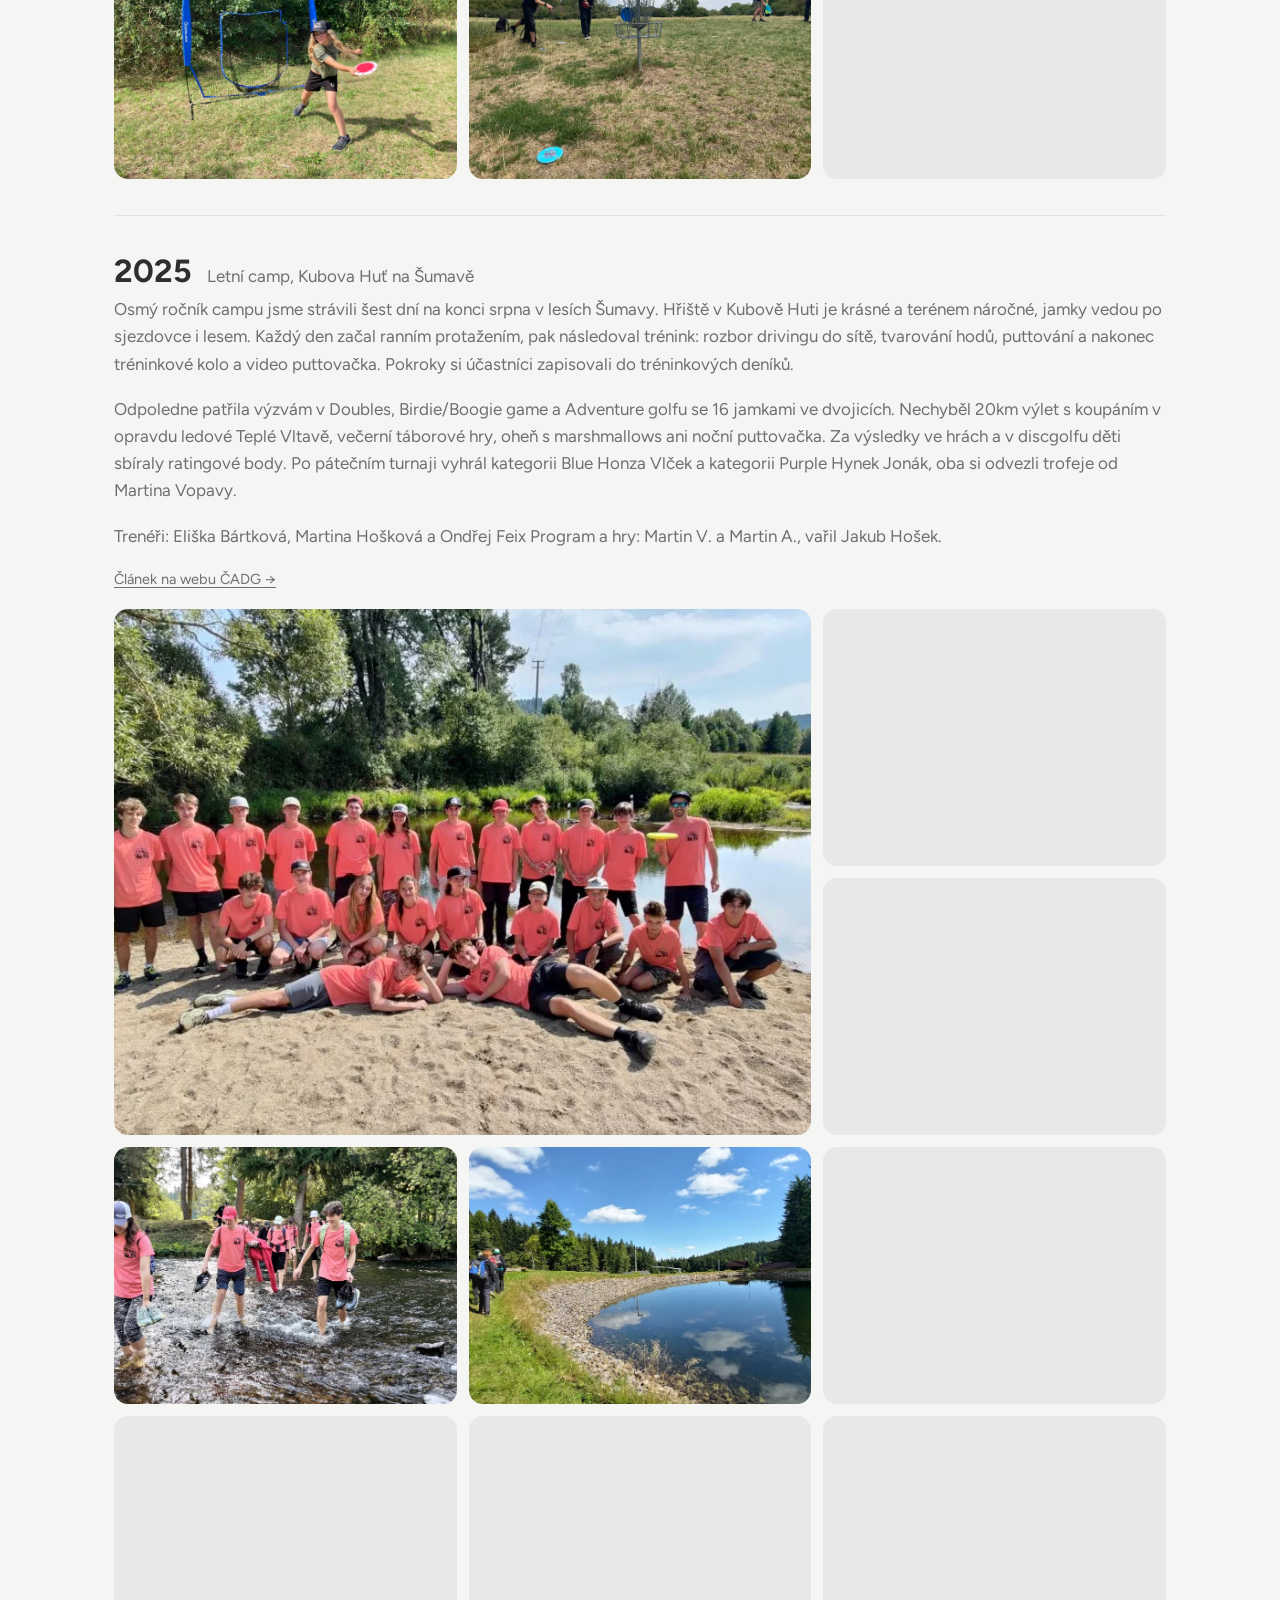
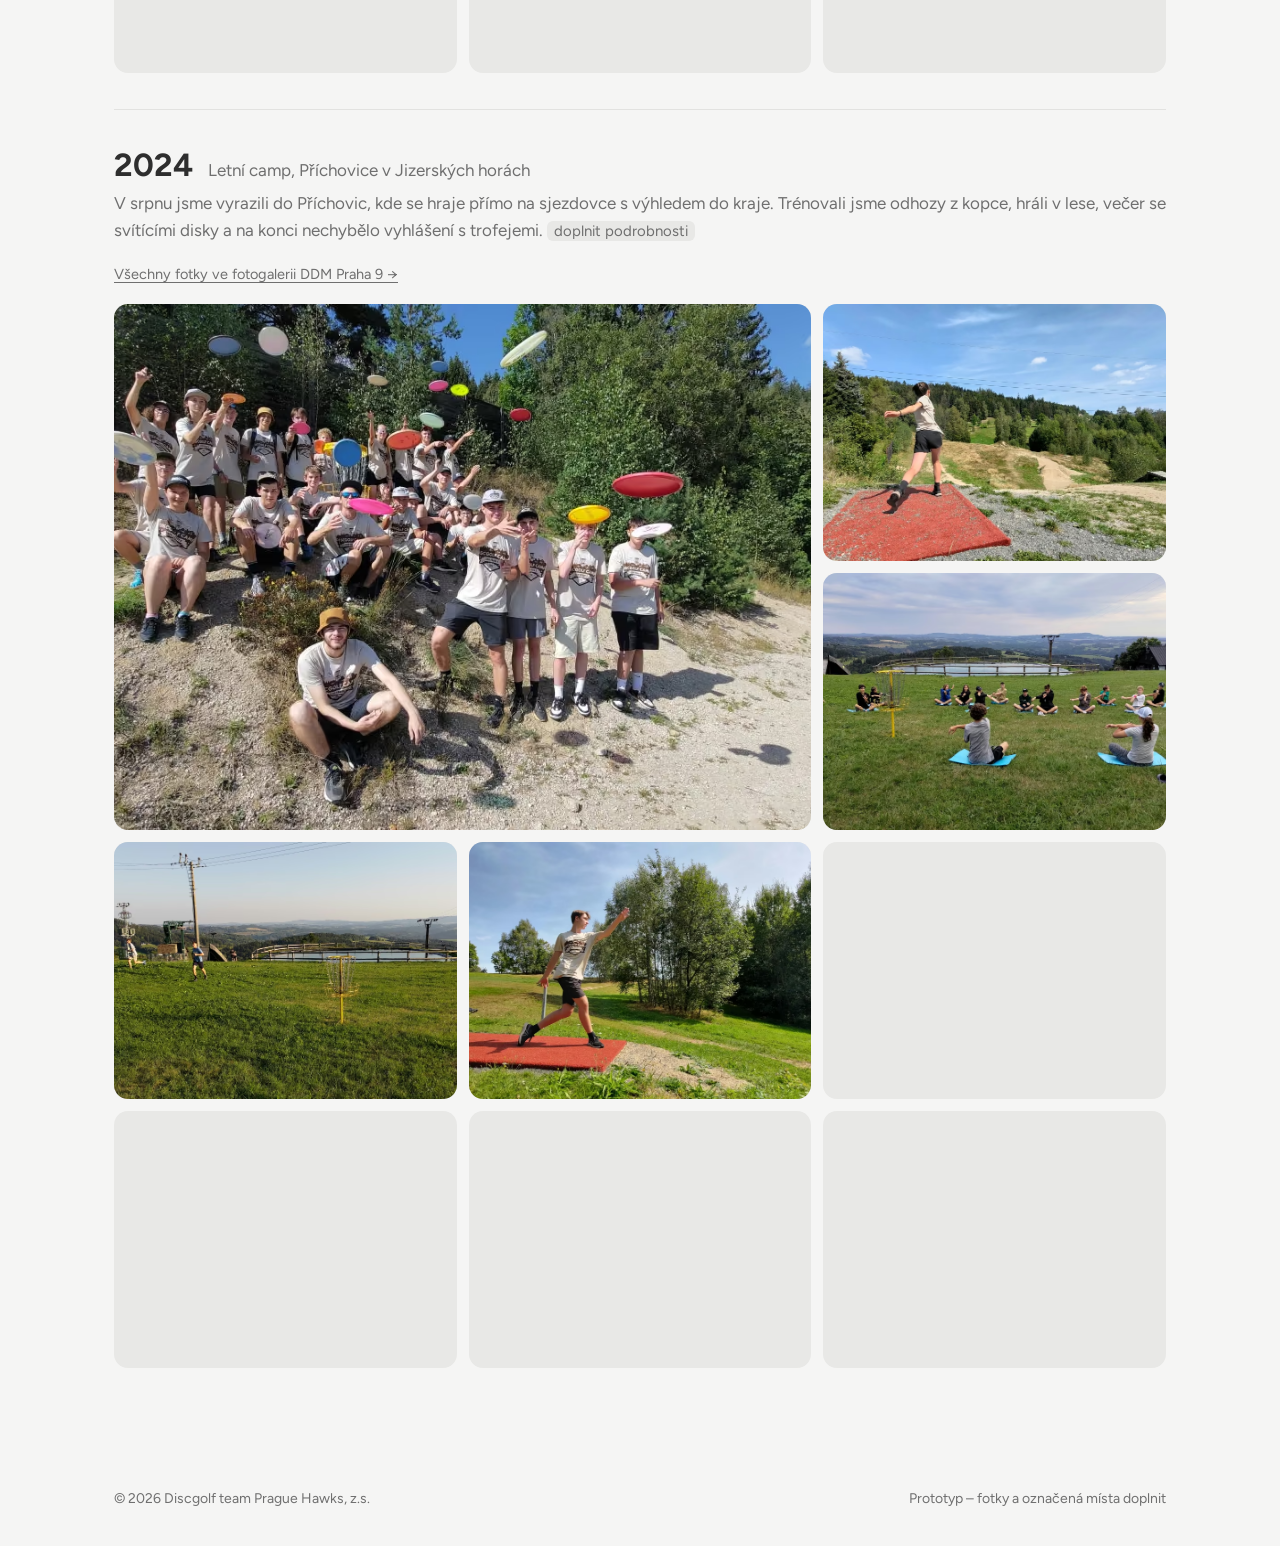
==== commit 28f7b153: "updated pictures" ====
--- a/camp.html
+++ b/camp.html
@@ -28,36 +28,40 @@
   <div class="wrap block">
     <div class="year">
       <div class="year-head"><h2>2026</h2><span class="muted">Letní camp, discgolfová tour po hřištích Prahy a okolí</span></div>
-      <p class="muted">Pět dní jsme objížděli hřiště: Štěrboholy, Ladronku, Mladou Boleslav, Benátky nad Jizerou a nechyběl ani green AMČR layout v Běchovicích. Na 17 účastníků čekala spousta tréninkových lekcí, táborových her a oblíbená výroba počítadel. Celotáborovou hru, ve které se sbíraly a dražily karty hráčů světové tour, vyhrál tým Modří.</p>
-      <p class="muted">Závěrečná discgolfová olympiáda prověřila všechny v devíti disciplínách. Do výsledků se počítaly i výkony na hřištích během týdne. Starší kategorie: 🥇 Jáchym, 🥈 Tonda, 🥉 Hynek. Mladší kategorie: 🥇 Natálka, 🥈 Tejas, 🥉 Franta.</p>
-      <p class="muted small">Vedoucí: Jakub Hošek, Matouš Hlobil, Martina Hošková a Ema Znamenáčková. Jídlo vařila Jídelna Abasta Kosmonosy, camp podpořila Česká asociace discgolfu z juniorských grantů. <a href="https://www.facebook.com/praguehawks/posts/pr%C3%A1v%C4%9B-skon%C4%8Dil-leto%C5%A1n%C3%AD-discgolfcampp%C4%9Bt-dn%C3%AD-kdy-jsme-v-r%C3%A1mci-leto%C5%A1n%C3%AD-disgolfov%C3%A9-to/122127250376870700/" target="_blank" rel="noopener">Příspěvek na Facebooku →</a></p>
+      <p class="muted">Pět dní jsme objížděli hřiště: Štěrboholy, Ladronku, Mladou Boleslav, Benátky nad Jizerou a nechyběli ani Běchovice. Na 17 účastníků čekala spousta tréninkových lekcí, táborových her a oblíbená výroba počítadel. Celotáborovou hru, ve které se sbíraly a dražily karty hráčů světové tour.</p>
+      <p class="muted">Závěrečná discgolfová olympiáda prověřila všechny v devíti disciplínách. Do výsledků se počítaly i výkony na hřištích během týdne. </p>
+      <p class="muted">Starší kategorie: 🥇 Jáchym, 🥈 Tonda, 🥉 Hynek. </p>
+      <p class="muted">Mladší kategorie: 🥇 Natálka, 🥈 Tejas, 🥉 Franta.</p>
+      <p class="muted small">Vedoucí: Jakub Hošek, Matouš Hlobil, Martina Hošková a Ema Znamenáčková.</p>
+      <p class="muted small"><a href="https://www.facebook.com/praguehawks/posts/pr%C3%A1v%C4%9B-skon%C4%8Dil-leto%C5%A1n%C3%AD-discgolfcampp%C4%9Bt-dn%C3%AD-kdy-jsme-v-r%C3%A1mci-leto%C5%A1n%C3%AD-disgolfov%C3%A9-to/122127250376870700/" target="_blank" rel="noopener">Příspěvek na Facebooku →</a></p>
       <div class="gallery">
-        <figure class="ph span2"><img src="images/Fotky_camp_2026/spolecne-foto.jpg" alt="Společné foto účastníků campu 2026 s disky"></figure>
-        <figure class="ph"><img src="images/Fotky_camp_2026/vyklad-u-kose.jpg" alt="Trenér vysvětluje dětem hod u koše"></figure>
-        <figure class="ph"><img src="images/Fotky_camp_2026/disky-na-trave.jpg" alt="Trénink – disky rozložené na trávě"></figure>
-        <figure class="ph"><img src="images/Fotky_camp_2026/tabor-hra.jpg" alt="Táborová hra s kartami na trávě"></figure>
-        <figure class="ph"><img src="images/Fotky_camp_2026/hazeni.jpg" alt="Házení disku na hřišti"></figure>
-        <figure class="ph"><img src="images/Fotky_camp_2026/rozcvicka.jpg" alt="Společná rozcvička v parku"></figure>
-        <figure class="ph"><img src="images/Fotky_camp_2026/hod-do-site.jpg" alt="Trénink hodu do sítě"></figure>
-        <figure class="ph"><img src="images/Fotky_camp_2026/putt-u-kose.jpg" alt="Puttování u koše na hřišti"></figure>
-        <figure class="ph"><img src="images/Fotky_camp_2026/start-hry.jpg" alt="Start běžecké hry na hřišti"></figure>
+        <figure class="ph span2"><picture><source srcset="images/Fotky_camp_2026/spolecne-foto.avif" type="image/avif"><img src="images/Fotky_camp_2026/spolecne-foto.jpg" alt="Společné foto účastníků campu 2026 s disky" loading="lazy" decoding="async"></picture></figure>
+        <figure class="ph"><picture><source srcset="images/Fotky_camp_2026/vyklad-u-kose.avif" type="image/avif"><img src="images/Fotky_camp_2026/vyklad-u-kose.jpg" alt="Trenér vysvětluje dětem hod u koše" loading="lazy" decoding="async"></picture></figure>
+        <figure class="ph"><picture><source srcset="images/Fotky_camp_2026/disky-na-trave.avif" type="image/avif"><img src="images/Fotky_camp_2026/disky-na-trave.jpg" alt="Trénink – disky rozložené na trávě" loading="lazy" decoding="async"></picture></figure>
+        <figure class="ph"><picture><source srcset="images/Fotky_camp_2026/tabor-hra.avif" type="image/avif"><img src="images/Fotky_camp_2026/tabor-hra.jpg" alt="Táborová hra s kartami na trávě" loading="lazy" decoding="async"></picture></figure>
+        <figure class="ph"><picture><source srcset="images/Fotky_camp_2026/hazeni.avif" type="image/avif"><img src="images/Fotky_camp_2026/hazeni.jpg" alt="Házení disku na hřišti" loading="lazy" decoding="async"></picture></figure>
+        <figure class="ph"><picture><source srcset="images/Fotky_camp_2026/rozcvicka.avif" type="image/avif"><img src="images/Fotky_camp_2026/rozcvicka.jpg" alt="Společná rozcvička v parku" loading="lazy" decoding="async"></picture></figure>
+        <figure class="ph"><picture><source srcset="images/Fotky_camp_2026/hod-do-site.avif" type="image/avif"><img src="images/Fotky_camp_2026/hod-do-site.jpg" alt="Trénink hodu do sítě" loading="lazy" decoding="async"></picture></figure>
+        <figure class="ph"><picture><source srcset="images/Fotky_camp_2026/putt-u-kose.avif" type="image/avif"><img src="images/Fotky_camp_2026/putt-u-kose.jpg" alt="Puttování u koše na hřišti" loading="lazy" decoding="async"></picture></figure>
+        <figure class="ph"><picture><source srcset="images/Fotky_camp_2026/start-hry.avif" type="image/avif"><img src="images/Fotky_camp_2026/start-hry.jpg" alt="Start běžecké hry na hřišti" loading="lazy" decoding="async"></picture></figure>
       </div>
     </div>
     <div class="year">
       <div class="year-head"><h2>2025</h2><span class="muted">Letní camp, Kubova Huť na Šumavě</span></div>
       <p class="muted">Osmý ročník campu jsme strávili šest dní na konci srpna v lesích Šumavy. Hřiště v Kubově Huti je krásné a terénem náročné, jamky vedou po sjezdovce i lesem. Každý den začal ranním protažením, pak následoval trénink: rozbor drivingu do sítě, tvarování hodů, puttování a nakonec tréninkové kolo a video puttovačka. Pokroky si účastníci zapisovali do tréninkových deníků.</p>
       <p class="muted">Odpoledne patřila výzvám v Doubles, Birdie/Boogie game a Adventure golfu se 16 jamkami ve dvojicích. Nechyběl 20km výlet s koupáním v opravdu ledové Teplé Vltavě, večerní táborové hry, oheň s marshmallows ani noční puttovačka. Za výsledky ve hrách a v discgolfu děti sbíraly ratingové body. Po pátečním turnaji vyhrál kategorii Blue Honza Vlček a kategorii Purple Hynek Jonák, oba si odvezli trofeje od Martina Vopavy.</p>
-      <p class="muted small">Trenéři: Eliška Bártková, Martina Hošková a Ondřej Feix, juniorský mistr ČR. Program a hry: Martin V. a Martin A., vařil Jakub Hošek. <a href="https://ceskydiscgolf.cz/cadg/clanky/discgolfcamp-kubova-hut" target="_blank" rel="noopener">Článek na webu ČADG →</a></p>
+      <p class="muted">Trenéři: Eliška Bártková, Martina Hošková a Ondřej Feix Program a hry: Martin V. a Martin A., vařil Jakub Hošek.</p>
+      <p class="muted small"><a href="https://ceskydiscgolf.cz/cadg/clanky/discgolfcamp-kubova-hut" target="_blank" rel="noopener">Článek na webu ČADG →</a></p>
       <div class="gallery">
-        <figure class="ph span2"><img src="images/Fotky_camp_2025/spolecne-foto-u-reky.webp" alt="Společné foto účastníků campu 2025 u řeky"></figure>
-        <figure class="ph"><img src="images/Fotky_camp_2025/hod-v-lese.webp" alt="Hod na koš v lese v Kubově Huti"></figure>
-        <figure class="ph"><img src="images/Fotky_camp_2025/ranni-protazeni.webp" alt="Ranní protažení před chalupou"></figure>
-        <figure class="ph"><img src="images/Fotky_camp_2025/brodeni-tepla-vltava.webp" alt="Brodění Teplou Vltavou na výletě"></figure>
-        <figure class="ph"><img src="images/Fotky_camp_2025/vylet.webp" alt="Výlet kolem rybníka na Šumavě"></figure>
-        <figure class="ph"><img src="images/Fotky_camp_2025/discgolfova-vyzva.webp" alt="Discgolfová výzva na hřišti"></figure>
-        <figure class="ph"><img src="images/Fotky_camp_2025/vecerni-hra.webp" alt="Večerní táborová hra – hledání indicií"></figure>
-        <figure class="ph"><img src="images/Fotky_camp_2025/trofeje-a-privesky.webp" alt="Trofeje a přívěsky z campu 2025"></figure>
-        <figure class="ph"><img src="images/Fotky_camp_2025/vitezove.webp" alt="Vítězové campu 2025 s trofejemi"></figure>
+        <figure class="ph span2"><img src="images/Fotky_camp_2025/spolecne-foto-u-reky.webp" alt="Společné foto účastníků campu 2025 u řeky" loading="lazy" decoding="async"></figure>
+        <figure class="ph"><img src="images/Fotky_camp_2025/hod-v-lese.webp" alt="Hod na koš v lese v Kubově Huti" loading="lazy" decoding="async"></figure>
+        <figure class="ph"><img src="images/Fotky_camp_2025/ranni-protazeni.webp" alt="Ranní protažení před chalupou" loading="lazy" decoding="async"></figure>
+        <figure class="ph"><img src="images/Fotky_camp_2025/brodeni-tepla-vltava.webp" alt="Brodění Teplou Vltavou na výletě" loading="lazy" decoding="async"></figure>
+        <figure class="ph"><img src="images/Fotky_camp_2025/vylet.webp" alt="Výlet kolem rybníka na Šumavě" loading="lazy" decoding="async"></figure>
+        <figure class="ph"><img src="images/Fotky_camp_2025/discgolfova-vyzva.webp" alt="Discgolfová výzva na hřišti" loading="lazy" decoding="async"></figure>
+        <figure class="ph"><img src="images/Fotky_camp_2025/vecerni-hra.webp" alt="Večerní táborová hra – hledání indicií" loading="lazy" decoding="async"></figure>
+        <figure class="ph"><img src="images/Fotky_camp_2025/trofeje-a-privesky.webp" alt="Trofeje a přívěsky z campu 2025" loading="lazy" decoding="async"></figure>
+        <figure class="ph"><img src="images/Fotky_camp_2025/vitezove.webp" alt="Vítězové campu 2025 s trofejemi" loading="lazy" decoding="async"></figure>
       </div>
     </div>
     <div class="year">
@@ -65,15 +69,15 @@
       <p class="muted">V srpnu jsme vyrazili do Příchovic, kde se hraje přímo na sjezdovce s výhledem do kraje. Trénovali jsme odhozy z kopce, hráli v lese, večer se svítícími disky a na konci nechybělo vyhlášení s trofejemi. <span class="todo">doplnit podrobnosti</span></p>
       <p class="muted small"><a href="https://www.ddmpraha9.cz/fotogalerie/234-lt-discgolfcamp" target="_blank" rel="noopener">Všechny fotky ve fotogalerii DDM Praha 9 →</a></p>
       <div class="gallery">
-        <figure class="ph span2"><img src="images/Fotky_camp_2024/spolecne-foto.jpg" alt="Společné foto účastníků campu 2024 s vyhozenými disky"></figure>
-        <figure class="ph"><img src="images/Fotky_camp_2024/odhoz-s-vyhledem.jpg" alt="Odhoz z výhoziště s výhledem na Jizerské hory"></figure>
-        <figure class="ph"><img src="images/Fotky_camp_2024/ranni-protazeni.jpg" alt="Ranní protažení na sjezdovce u koše"></figure>
-        <figure class="ph"><img src="images/Fotky_camp_2024/hriste-na-sjezdovce.jpg" alt="Discgolfové hřiště na sjezdovce v Příchovicích"></figure>
-        <figure class="ph"><img src="images/Fotky_camp_2024/odhoz.jpg" alt="Odhoz z výhoziště"></figure>
-        <figure class="ph"><img src="images/Fotky_camp_2024/hra-v-lese.jpg" alt="Táborová hra v lese"></figure>
-        <figure class="ph"><img src="images/Fotky_camp_2024/svitici-disky.jpg" alt="Večerní společné foto se svítícími disky"></figure>
-        <figure class="ph"><img src="images/Fotky_camp_2024/trofeje.jpg" alt="Trofeje a ceny pro vítěze"></figure>
-        <figure class="ph"><img src="images/Fotky_camp_2024/vitezove.jpg" alt="Vítězové campu 2024 s trofejemi"></figure>
+        <figure class="ph span2"><picture><source srcset="images/Fotky_camp_2024/spolecne-foto.avif" type="image/avif"><img src="images/Fotky_camp_2024/spolecne-foto.jpg" alt="Společné foto účastníků campu 2024 s vyhozenými disky" loading="lazy" decoding="async"></picture></figure>
+        <figure class="ph"><picture><source srcset="images/Fotky_camp_2024/odhoz-s-vyhledem.avif" type="image/avif"><img src="images/Fotky_camp_2024/odhoz-s-vyhledem.jpg" alt="Odhoz z výhoziště s výhledem na Jizerské hory" loading="lazy" decoding="async"></picture></figure>
+        <figure class="ph"><picture><source srcset="images/Fotky_camp_2024/ranni-protazeni.avif" type="image/avif"><img src="images/Fotky_camp_2024/ranni-protazeni.jpg" alt="Ranní protažení na sjezdovce u koše" loading="lazy" decoding="async"></picture></figure>
+        <figure class="ph"><picture><source srcset="images/Fotky_camp_2024/hriste-na-sjezdovce.avif" type="image/avif"><img src="images/Fotky_camp_2024/hriste-na-sjezdovce.jpg" alt="Discgolfové hřiště na sjezdovce v Příchovicích" loading="lazy" decoding="async"></picture></figure>
+        <figure class="ph"><picture><source srcset="images/Fotky_camp_2024/odhoz.avif" type="image/avif"><img src="images/Fotky_camp_2024/odhoz.jpg" alt="Odhoz z výhoziště" loading="lazy" decoding="async"></picture></figure>
+        <figure class="ph"><picture><source srcset="images/Fotky_camp_2024/hra-v-lese.avif" type="image/avif"><img src="images/Fotky_camp_2024/hra-v-lese.jpg" alt="Táborová hra v lese" loading="lazy" decoding="async"></picture></figure>
+        <figure class="ph"><picture><source srcset="images/Fotky_camp_2024/svitici-disky.avif" type="image/avif"><img src="images/Fotky_camp_2024/svitici-disky.jpg" alt="Večerní společné foto se svítícími disky" loading="lazy" decoding="async"></picture></figure>
+        <figure class="ph"><picture><source srcset="images/Fotky_camp_2024/trofeje.avif" type="image/avif"><img src="images/Fotky_camp_2024/trofeje.jpg" alt="Trofeje a ceny pro vítěze" loading="lazy" decoding="async"></picture></figure>
+        <figure class="ph"><picture><source srcset="images/Fotky_camp_2024/vitezove.avif" type="image/avif"><img src="images/Fotky_camp_2024/vitezove.jpg" alt="Vítězové campu 2024 s trofejemi" loading="lazy" decoding="async"></picture></figure>
       </div>
     </div>
   </div>
--- a/css/tokens.css
+++ b/css/tokens.css
@@ -15,6 +15,6 @@
   --bg:#1f1f1f; --surface:#282828; --fg:#e2e2e0; --muted:#a2a2a0; --rule:#383838;
   --ph:#2f2f2f; --ph-fg:#7a7a78; --btn:#dcdcda; --btn-fg:#1f1f1f;
 }
-@media (max-width:760px){
+@media (max-width:920px){
   :root{ --header-offset:120px; }
 }
--- a/css/layout.css
+++ b/css/layout.css
@@ -20,7 +20,7 @@
 }
 nav.main a:hover{ color:var(--fg); background:var(--ph); }
 nav.main a[aria-current="page"]{ color:var(--fg); background:var(--surface); box-shadow:0 0 0 1px var(--rule); font-weight:600; }
-@media (max-width:760px){
+@media (max-width:920px){
   .bar{ flex-direction:column; align-items:stretch; height:auto; gap:0; padding-top:8px; padding-bottom:8px; }
   nav.main{ margin:6px -14px 0; }
 }
--- a/css/components.css
+++ b/css/components.css
@@ -24,6 +24,7 @@
 .ph img{ position:absolute; inset:0; width:100%; height:100%; object-fit:cover; }
 
 .facts{ display:grid; grid-template-columns:repeat(3,1fr); gap:16px; margin:48px 0 0; }
+.facts.flush{ margin-top:0; }
 .facts > div{ background:var(--surface); border-radius:var(--radius); padding:20px 22px; box-shadow:0 0 0 1px var(--rule); }
 .facts dt{ font-weight:600; margin-bottom:4px; }
 .facts dd{ margin:0; color:var(--muted); }
@@ -39,3 +40,5 @@
 tr:last-child th, tr:last-child td{ border-bottom:0; }
 thead th{ font-weight:600; font-size:14.5px; color:var(--muted); }
 tbody th{ font-weight:600; white-space:nowrap; }
+/* Two-column program: text wraps instead of scrolling sideways on phones */
+table.program{ min-width:0; }
